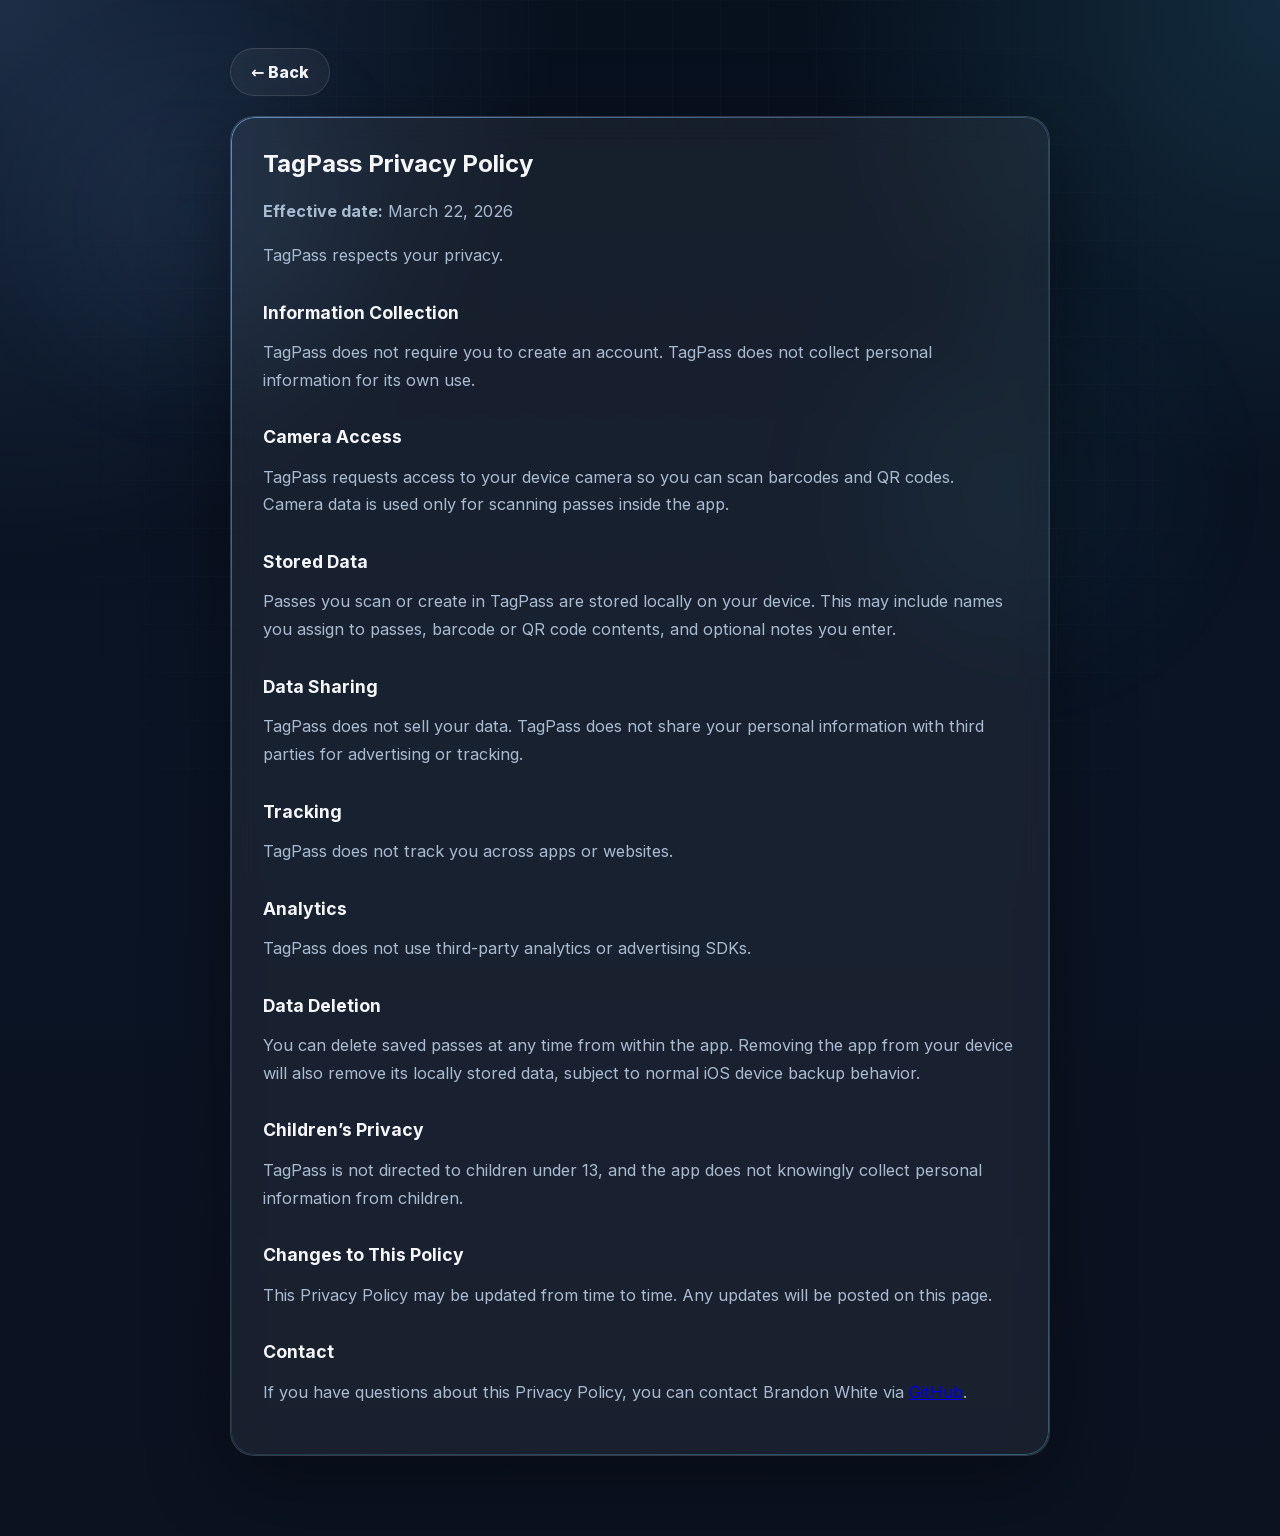
==== tagpass-privacy.html @ 464174ff "Add TagPass privacy policy page" ====
<!DOCTYPE html>
<html lang="en">
  <head>
    <meta charset="UTF-8" />
    <meta name="viewport" content="width=device-width, initial-scale=1.0" />
    <title>TagPass Privacy Policy</title>
    <meta name="description" content="Privacy Policy for TagPass." />
    <meta property="og:title" content="TagPass Privacy Policy" />
    <meta property="og:description" content="Privacy Policy for TagPass." />
    <meta property="og:type" content="website" />
    <meta property="og:url" content="https://brandondwhite.github.io/tagpass-privacy.html" />
    <meta name="theme-color" content="#0a1424" />
    <link rel="icon" href="assets/favicon.svg" type="image/svg+xml" />
    <link rel="stylesheet" href="styles.css" />
    <style>
      body { min-height: 100vh; }
      .policy-shell { max-width: 860px; margin: 0 auto; padding: 48px 20px 80px; }
      .policy-card { padding: 32px; }
      .policy-card h1 { margin-top: 0; }
      .policy-card h2 { margin-top: 32px; font-size: 1.1rem; }
      .policy-card p, .policy-card li { line-height: 1.7; }
      .policy-card ul { padding-left: 20px; }
      .policy-back { margin-bottom: 20px; display: inline-flex; }
    </style>
  </head>
  <body>
    <div class="background-orb orb-one"></div>
    <div class="background-orb orb-two"></div>

    <main class="policy-shell">
      <a class="button button-secondary policy-back" href="/">← Back</a>

      <article class="glass-card premium-border policy-card">
        <h1>TagPass Privacy Policy</h1>
        <p><strong>Effective date:</strong> March 22, 2026</p>
        <p>TagPass respects your privacy.</p>

        <h2>Information Collection</h2>
        <p>TagPass does not require you to create an account. TagPass does not collect personal information for its own use.</p>

        <h2>Camera Access</h2>
        <p>TagPass requests access to your device camera so you can scan barcodes and QR codes. Camera data is used only for scanning passes inside the app.</p>

        <h2>Stored Data</h2>
        <p>Passes you scan or create in TagPass are stored locally on your device. This may include names you assign to passes, barcode or QR code contents, and optional notes you enter.</p>

        <h2>Data Sharing</h2>
        <p>TagPass does not sell your data. TagPass does not share your personal information with third parties for advertising or tracking.</p>

        <h2>Tracking</h2>
        <p>TagPass does not track you across apps or websites.</p>

        <h2>Analytics</h2>
        <p>TagPass does not use third-party analytics or advertising SDKs.</p>

        <h2>Data Deletion</h2>
        <p>You can delete saved passes at any time from within the app. Removing the app from your device will also remove its locally stored data, subject to normal iOS device backup behavior.</p>

        <h2>Children’s Privacy</h2>
        <p>TagPass is not directed to children under 13, and the app does not knowingly collect personal information from children.</p>

        <h2>Changes to This Policy</h2>
        <p>This Privacy Policy may be updated from time to time. Any updates will be posted on this page.</p>

        <h2>Contact</h2>
        <p>If you have questions about this Privacy Policy, you can contact Brandon White via <a href="https://github.com/brandondwhite/brandondwhite.github.io">GitHub</a>.</p>
      </article>
    </main>
  </body>
</html>
---- styles.css ----
@font-face {
  font-family: 'Inter';
  src: url('assets/fonts/inter-latin.woff2') format('woff2');
  font-style: normal;
  font-weight: 100 900;
  font-display: swap;
}

:root {
  --bg-gradient-start: #07101d;
  --bg-gradient-mid: #0a1424;
  --bg-gradient-end: #0b1220;
  --card: rgba(255, 255, 255, 0.06);
  --card-border: rgba(255, 255, 255, 0.12);
  --text: #f5f7fb;
  --muted: #a9bbd1;
  --primary: #7db4ff;
  --secondary: #58d4ff;
  --shadow: 0 24px 80px rgba(0, 0, 0, 0.35);
  --radius: 24px;
  --max-width: 1180px;
  --surface: rgba(7, 14, 26, 0.62);
  --grid-line: rgba(255, 255, 255, 0.025);
  --button-secondary-bg: rgba(255, 255, 255, 0.05);
  --button-secondary-border: rgba(255, 255, 255, 0.12);
}

* { box-sizing: border-box; }
html { scroll-behavior: smooth; }

body {
  margin: 0;
  font-family: 'Inter', system-ui, -apple-system, BlinkMacSystemFont, 'Segoe UI', sans-serif;
  color: var(--text);
  background:
    radial-gradient(circle at top left, rgba(125, 180, 255, 0.18), transparent 28%),
    radial-gradient(circle at top right, rgba(88, 212, 255, 0.14), transparent 24%),
    linear-gradient(180deg, var(--bg-gradient-start) 0%, var(--bg-gradient-mid) 48%, var(--bg-gradient-end) 100%);
  min-height: 100vh;
  text-rendering: optimizeLegibility;
  -webkit-font-smoothing: antialiased;
}

body::before {
  content: '';
  position: fixed;
  inset: 0;
  pointer-events: none;
  background-image: linear-gradient(var(--grid-line) 1px, transparent 1px), linear-gradient(90deg, var(--grid-line) 1px, transparent 1px);
  background-size: 48px 48px;
  mask-image: radial-gradient(circle at center, black 42%, transparent 85%);
}

.background-orb {
  position: fixed;
  border-radius: 999px;
  filter: blur(70px);
  opacity: 0.28;
  pointer-events: none;
  z-index: 0;
  animation: float 12s ease-in-out infinite;
}

.orb-one {
  width: 280px;
  height: 280px;
  background: rgba(125, 180, 255, 0.22);
  top: 80px;
  left: 4%;
}

.orb-two {
  width: 320px;
  height: 320px;
  background: rgba(88, 212, 255, 0.16);
  right: 8%;
  top: 320px;
  animation-delay: -4s;
}

.page-shell {
  position: relative;
  z-index: 1;
  width: min(calc(100% - 32px), var(--max-width));
  margin: 0 auto;
  padding: 28px 0 72px;
}

.site-header {
  display: flex;
  align-items: center;
  justify-content: space-between;
  gap: 24px;
  margin-bottom: 40px;
}

.brand-lockup { display: flex; flex-direction: column; gap: 8px; }

.brand {
  display: inline-flex;
  align-items: center;
  gap: 12px;
  color: var(--text);
  text-decoration: none;
  font-weight: 800;
}

.brand-mark {
  display: grid;
  place-items: center;
  width: 42px;
  height: 42px;
  border-radius: 14px;
  background: linear-gradient(135deg, var(--primary), var(--secondary));
  color: #081120;
  font-weight: 900;
}

.brand-text { font-size: 1.05rem; }
.brand-subtitle {
  margin: 0;
  color: var(--muted);
  font-size: 0.95rem;
}

.header-actions,
.hero-actions,
.contact-actions {
  display: flex;
  flex-wrap: wrap;
  gap: 14px;
}

.button {
  display: inline-flex;
  align-items: center;
  justify-content: center;
  min-height: 48px;
  padding: 0 20px;
  border-radius: 999px;
  text-decoration: none;
  font-weight: 800;
  transition: transform 180ms ease, box-shadow 180ms ease, background 180ms ease, color 180ms ease;
}
.button:hover { transform: translateY(-2px); }
.button-primary {
  color: #ffffff;
  background: linear-gradient(135deg, var(--primary), var(--secondary));
  box-shadow: 0 14px 36px rgba(125, 180, 255, 0.25);
}
.button-secondary {
  color: var(--text);
  background: var(--button-secondary-bg);
  border: 1px solid var(--button-secondary-border);
}

.hero,
.wins-layout,
.card-grid.three-up,
.icon-skill-grid,
.contact-section,
.about-layout {
  display: grid;
  gap: 22px;
}

.hero {
  grid-template-columns: 1.2fr 0.8fr;
  align-items: stretch;
}

.hero-copy h1 {
  margin: 12px 0 18px;
  font-size: clamp(2.8rem, 6vw, 5.6rem);
  line-height: 0.94;
  letter-spacing: -0.06em;
  max-width: 11ch;
}

.hero-headline {
  display: flex;
  flex-direction: column;
  gap: 0.12em;
}

.hero-headline span {
  display: block;
}

.hero-headline strong {
  font-weight: inherit;
  color: var(--secondary);
}

.hero-rest {
  font-size: 0.82em;
  color: var(--text);
}

.eyebrow {
  margin: 0;
  color: var(--secondary);
  text-transform: uppercase;
  letter-spacing: 0.14em;
  font-size: 0.8rem;
  font-weight: 800;
}

.hero-text,
.glass-card p,
.timeline-item p,
.contact-section p,
.feature-card li,
.skill-icon-card p,
.shutdown-card li,
.ai-card li {
  color: var(--muted);
  line-height: 1.7;
  font-size: 1.02rem;
}


.hero-metrics {
  display: grid;
  grid-template-columns: repeat(4, minmax(0, 1fr));
  gap: 14px;
  margin: 34px 0 0;
}

.glass-card,
.proof-card {
  border: 1px solid var(--card-border);
  background: var(--card);
  border-radius: var(--radius);
  backdrop-filter: blur(14px);
  box-shadow: var(--shadow);
}

.proof-card {
  padding: 20px;
  position: relative;
  overflow: hidden;
  transition: transform 180ms ease, box-shadow 180ms ease;
}

.proof-card:hover {
  transform: translateY(-3px);
  box-shadow: 0 28px 80px rgba(0, 0, 0, 0.4);
}

.proof-card-title {
  margin: 0 0 12px;
  color: var(--secondary);
  font-size: 0.8rem;
  font-weight: 800;
  letter-spacing: 0.08em;
  text-transform: uppercase;
}

.proof-card strong {
  display: block;
  font-size: clamp(1.7rem, 3vw, 2.35rem);
  line-height: 1;
  margin-bottom: 10px;
  letter-spacing: -0.04em;
  white-space: nowrap;
}

.proof-card span {
  color: var(--muted);
  line-height: 1.5;
}

.glass-card { padding: 24px; }

.hero-card { display: flex; flex-direction: column; justify-content: center; }
.headshot-wrap { display: flex; justify-content: center; margin-bottom: 20px; }
.headshot {
  width: 176px;
  height: 176px;
  object-fit: cover;
  border-radius: 50%;
  border: 3px solid rgba(255, 255, 255, 0.2);
  box-shadow: 0 18px 40px rgba(0, 0, 0, 0.3);
  background: rgba(255, 255, 255, 0.08);
}

.spotlight-card,
.premium-border {
  position: relative;
  overflow: hidden;
}

.spotlight-card::after,
.premium-border::before {
  content: '';
  position: absolute;
  inset: 0;
  pointer-events: none;
}

.spotlight-card::after {
  background: radial-gradient(circle at 80% 20%, rgba(125,180,255,0.18), transparent 38%);
}

.premium-border::before {
  padding: 1px;
  border-radius: inherit;
  background: linear-gradient(135deg, rgba(125,180,255,0.7), rgba(88,212,255,0.08), rgba(88,212,255,0.34));
  -webkit-mask: linear-gradient(#fff 0 0) content-box, linear-gradient(#fff 0 0);
  -webkit-mask-composite: xor;
  mask-composite: exclude;
}

.content-section {
  margin-top: 58px;
  content-visibility: auto;
  contain-intrinsic-size: 1px 900px;
}

.section-heading { margin: 58px 0 22px; }
.section-heading h2,
.hero-card h2,
.contact-section h2 {
  margin: 10px 0 0;
  font-size: clamp(1.8rem, 3.2vw, 3rem);
  letter-spacing: -0.04em;
}

.hero-card h2 {
  margin-bottom: 12px;
}

.hero-card-supporting-text {
  margin-top: 0;
  margin-bottom: 0;
  color: var(--muted);
  line-height: 1.7;
  max-width: 30ch;
}

.tech-grid,
.mini-stats,
.icon-skill-grid {
  display: grid;
  gap: 12px;
}

.tech-grid {
  grid-template-columns: repeat(2, minmax(0, 1fr));
  margin-top: 20px;
}

.tech-item {
  display: flex;
  align-items: center;
  gap: 10px;
  padding: 12px 14px;
  border-radius: 18px;
  background: rgba(255, 255, 255, 0.045);
  border: 1px solid rgba(255, 255, 255, 0.08);
  font-weight: 700;
}

.tech-icon,
.skill-icon {
  display: inline-grid;
  place-items: center;
  color: var(--secondary);
}

.tech-icon { width: 28px; font-size: 1.1rem; }

.mini-stats {
  grid-template-columns: repeat(2, minmax(0, 1fr));
  margin-top: 22px;
}

.mini-stats div {
  padding: 14px;
  border: 1px solid var(--button-secondary-border);
  border-radius: 18px;
  background: rgba(255, 255, 255, 0.04);
}

.mini-stats strong { display: block; font-size: 1.4rem; }
.mini-stats span { color: var(--muted); font-size: 0.95rem; }

.wins-layout {
  grid-template-columns: 1.25fr 0.75fr;
}

.contact-section a {
  color: var(--secondary);
  text-decoration: none;
}

.timeline-item h3 a {
  color: inherit;
  text-decoration: none;
}

.timeline-item h3 a:hover {
  color: var(--secondary);
  text-decoration: underline;
}

.contact-section a.button-primary {
  color: #ffffff;
}

.contact-section a:hover { text-decoration: underline; }

.card-grid.three-up { grid-template-columns: repeat(3, minmax(0, 1fr)); }
.icon-skill-grid { grid-template-columns: repeat(3, minmax(0, 1fr)); }

.skill-icon-card { min-height: 220px; }
.skill-icon {
  width: 54px;
  height: 54px;
  margin-bottom: 18px;
  border-radius: 16px;
  background: rgba(125, 180, 255, 0.12);
  font-size: 1.6rem;
}

.daily-tools-card {
  margin-top: 22px;
}

.principles-grid {
  display: grid;
  grid-template-columns: repeat(2, minmax(0, 1fr));
  gap: 16px;
}

.principle-item {
  padding: 16px 18px;
  border-radius: 18px;
  background: rgba(255, 255, 255, 0.04);
  border: 1px solid rgba(255, 255, 255, 0.08);
}

.principle-item strong {
  display: block;
  margin-bottom: 8px;
  font-size: 1rem;
}

.principle-item span {
  color: var(--muted);
  line-height: 1.6;
}

.badge-stack {
  display: grid;
  gap: 12px;
  margin-bottom: 18px;
}

.credential-badge {
  display: inline-flex;
  align-items: center;
  gap: 12px;
  width: 100%;
  padding: 12px 14px;
  border-radius: 18px;
  border: 1px solid rgba(255, 255, 255, 0.1);
  background: rgba(255, 255, 255, 0.05);
  color: var(--text);
  text-decoration: none;
  font-weight: 700;
  line-height: 1.4;
}

.credential-badge:hover,
.publication-link:hover {
  text-decoration: underline;
}

.badge-logo-frame {
  width: 32px;
  height: 32px;
  flex: 0 0 32px;
  display: inline-flex;
  align-items: center;
  justify-content: center;
  overflow: hidden;
  border-radius: 10px;
}

.badge-logo {
  width: 100%;
  height: 100%;
  object-fit: cover;
  display: block;
}

.publication-link {
  color: var(--text);
  font-weight: 700;
  text-decoration: none;
}

.publication-summary {
  margin-bottom: 0;
}

.feature-card h3,
.timeline-item h3,
.glass-card h3 { margin-top: 0; font-size: 1.22rem; }
.feature-card ul,
.shutdown-card ul,
.ai-card ul { padding-left: 18px; }

.proof-label {
  display: inline-block;
  margin-bottom: 14px;
  color: var(--secondary);
  font-size: 0.78rem;
  font-weight: 900;
  letter-spacing: 0.12em;
  text-transform: uppercase;
}

.timeline {
  position: relative;
  display: grid;
  gap: 18px;
}

.timeline::before {
  content: '';
  position: absolute;
  left: 18px;
  top: 8px;
  bottom: 8px;
  width: 2px;
  background: linear-gradient(var(--primary), transparent);
}

.timeline-item { position: relative; padding-left: 36px; }
.timeline-item::before {
  content: '';
  position: absolute;
  left: 11px;
  top: 28px;
  width: 16px;
  height: 16px;
  border-radius: 50%;
  background: linear-gradient(135deg, var(--primary), var(--secondary));
  box-shadow: 0 0 0 6px rgba(125,180,255,0.14);
}

.inline-employer {
  display: inline-flex;
  align-items: center;
  gap: 8px;
  vertical-align: middle;
}

.inline-employer .badge-logo-frame {
  width: 30px;
  height: 30px;
  flex: 0 0 30px;
  border-radius: 9px;
  vertical-align: middle;
  position: relative;
  top: 0;
}

.timeline-year {
  color: var(--secondary);
  font-size: 0.9rem;
  font-weight: 800;
  text-transform: uppercase;
  letter-spacing: 0.12em;
}

.about-layout {
  grid-template-columns: minmax(0, 1fr);
}

.about-card p + p {
  margin-top: 16px;
}

.contact-section {
  grid-template-columns: 1fr auto;
  align-items: center;
}

.reveal {
  opacity: 0;
  transform: translateY(18px);
  transition: opacity 500ms ease, transform 500ms ease;
}
.reveal.visible { opacity: 1; transform: translateY(0); }

@media (prefers-reduced-motion: reduce) {
  html { scroll-behavior: auto; }
  .background-orb,
  .reveal,
  .proof-card {
    animation: none !important;
    transition: none !important;
    transform: none !important;
  }

  .reveal {
    opacity: 1;
  }
}

@keyframes float {
  0%, 100% { transform: translate3d(0, 0, 0); }
  50% { transform: translate3d(0, -20px, 0); }
}

@media (max-width: 1080px) {
  .site-header,
  .hero,
  .wins-layout,
  .contact-section,
  .card-grid.three-up,
  .icon-skill-grid {
    grid-template-columns: 1fr;
    display: grid;
  }

  .hero-copy h1 { max-width: none; }
  .header-actions { justify-content: flex-start; }
}

@media (max-width: 760px) {
  .page-shell {
    width: min(calc(100% - 20px), var(--max-width));
    padding-top: 18px;
  }

  .site-header {
    margin-bottom: 24px;
  }

  .hero-copy h1 {
    font-size: clamp(2.35rem, 10vw, 4rem);
    max-width: none;
    line-height: 0.98;
  }

  .hero-rest {
    font-size: 0.88em;
  }

  .hero-text,
  .glass-card p,
  .timeline-item p,
  .contact-section p,
  .feature-card li,
  .skill-icon-card p,
  .shutdown-card li,
  .ai-card li {
    font-size: 0.98rem;
    line-height: 1.6;
  }

  .hero-metrics,
  .mini-stats,
  .tech-grid,
  .icon-skill-grid,
  .card-grid.three-up,
  .principles-grid { grid-template-columns: 1fr; }

  .proof-card {
    padding: 18px;
  }

  .proof-card strong {
    font-size: clamp(1.6rem, 8vw, 2rem);
  }

  .background-orb { display: none; }
}
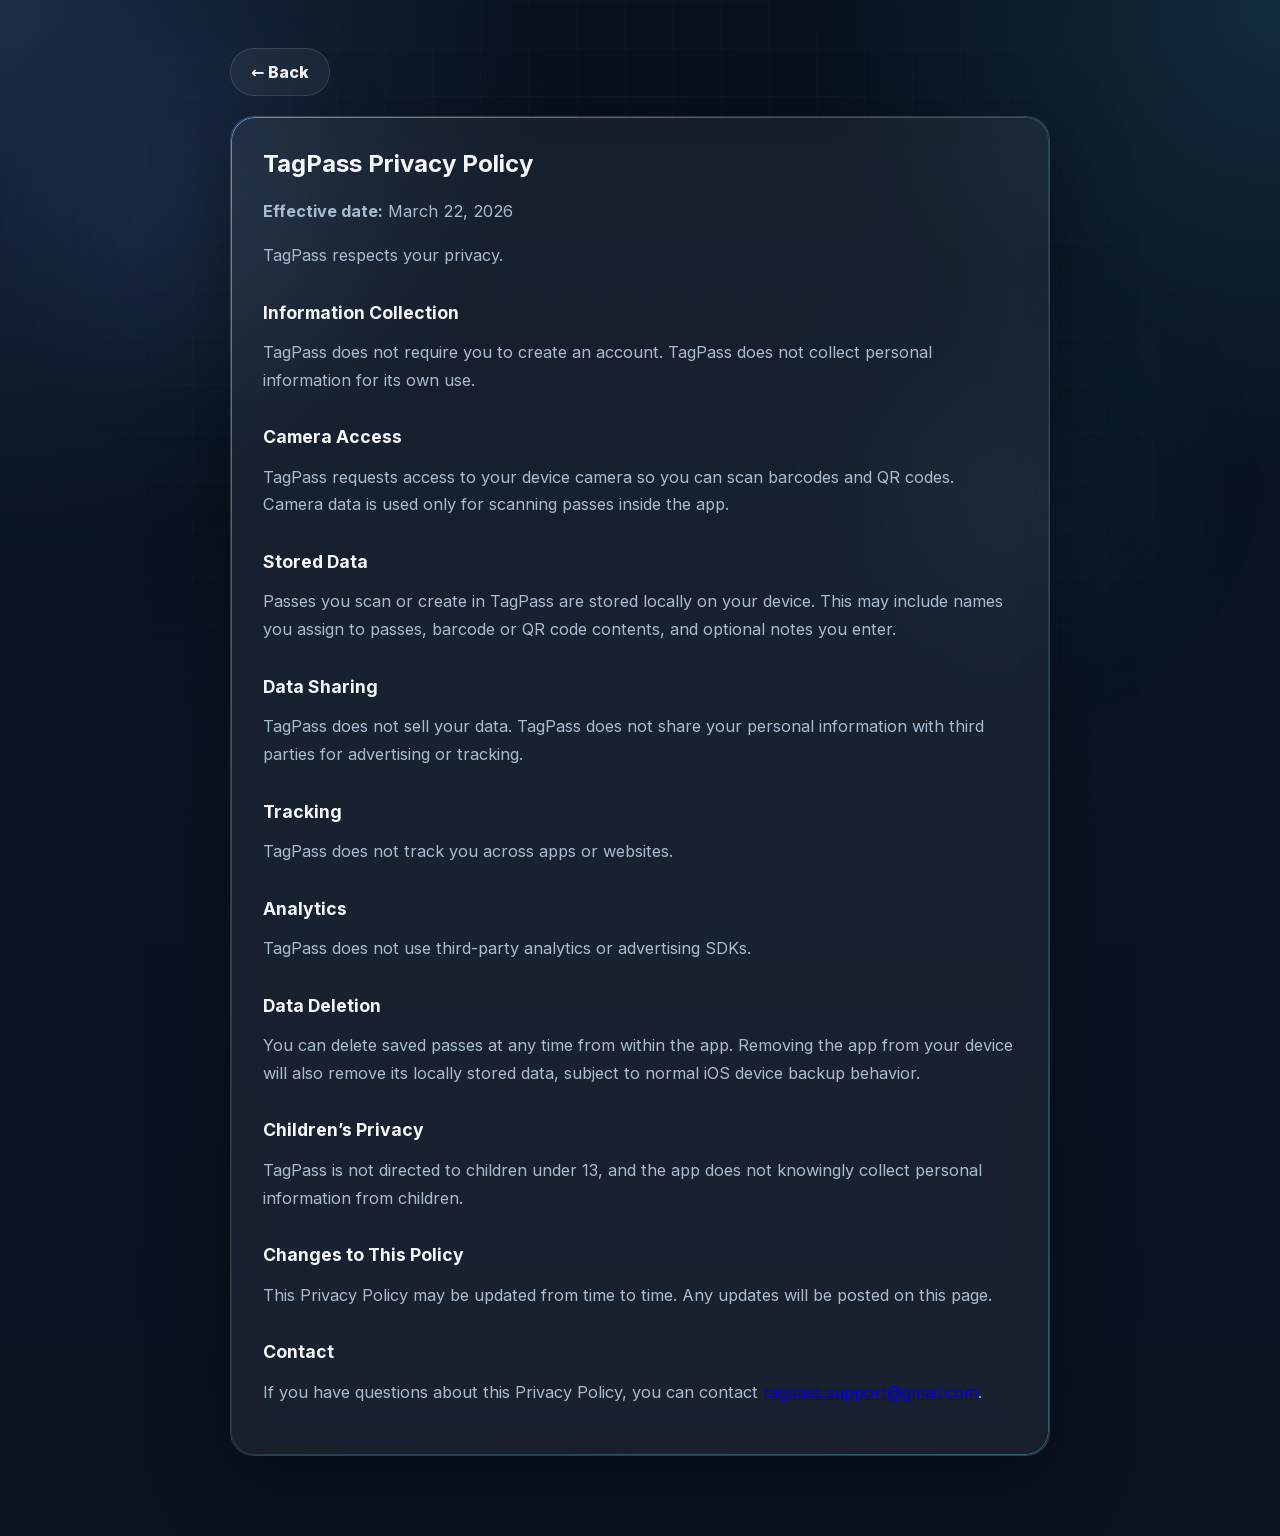
==== commit 25a1cbe9: "Add TagPass support email to site pages" ====
--- a/tagpass-privacy.html
+++ b/tagpass-privacy.html
@@ -63,7 +63,7 @@
         <p>This Privacy Policy may be updated from time to time. Any updates will be posted on this page.</p>
 
         <h2>Contact</h2>
-        <p>If you have questions about this Privacy Policy, you can contact Brandon White via <a href="https://github.com/brandondwhite/brandondwhite.github.io">GitHub</a>.</p>
+        <p>If you have questions about this Privacy Policy, you can contact <a href="mailto:tagpass.support@gmail.com">tagpass.support@gmail.com</a>.</p>
       </article>
     </main>
   </body>
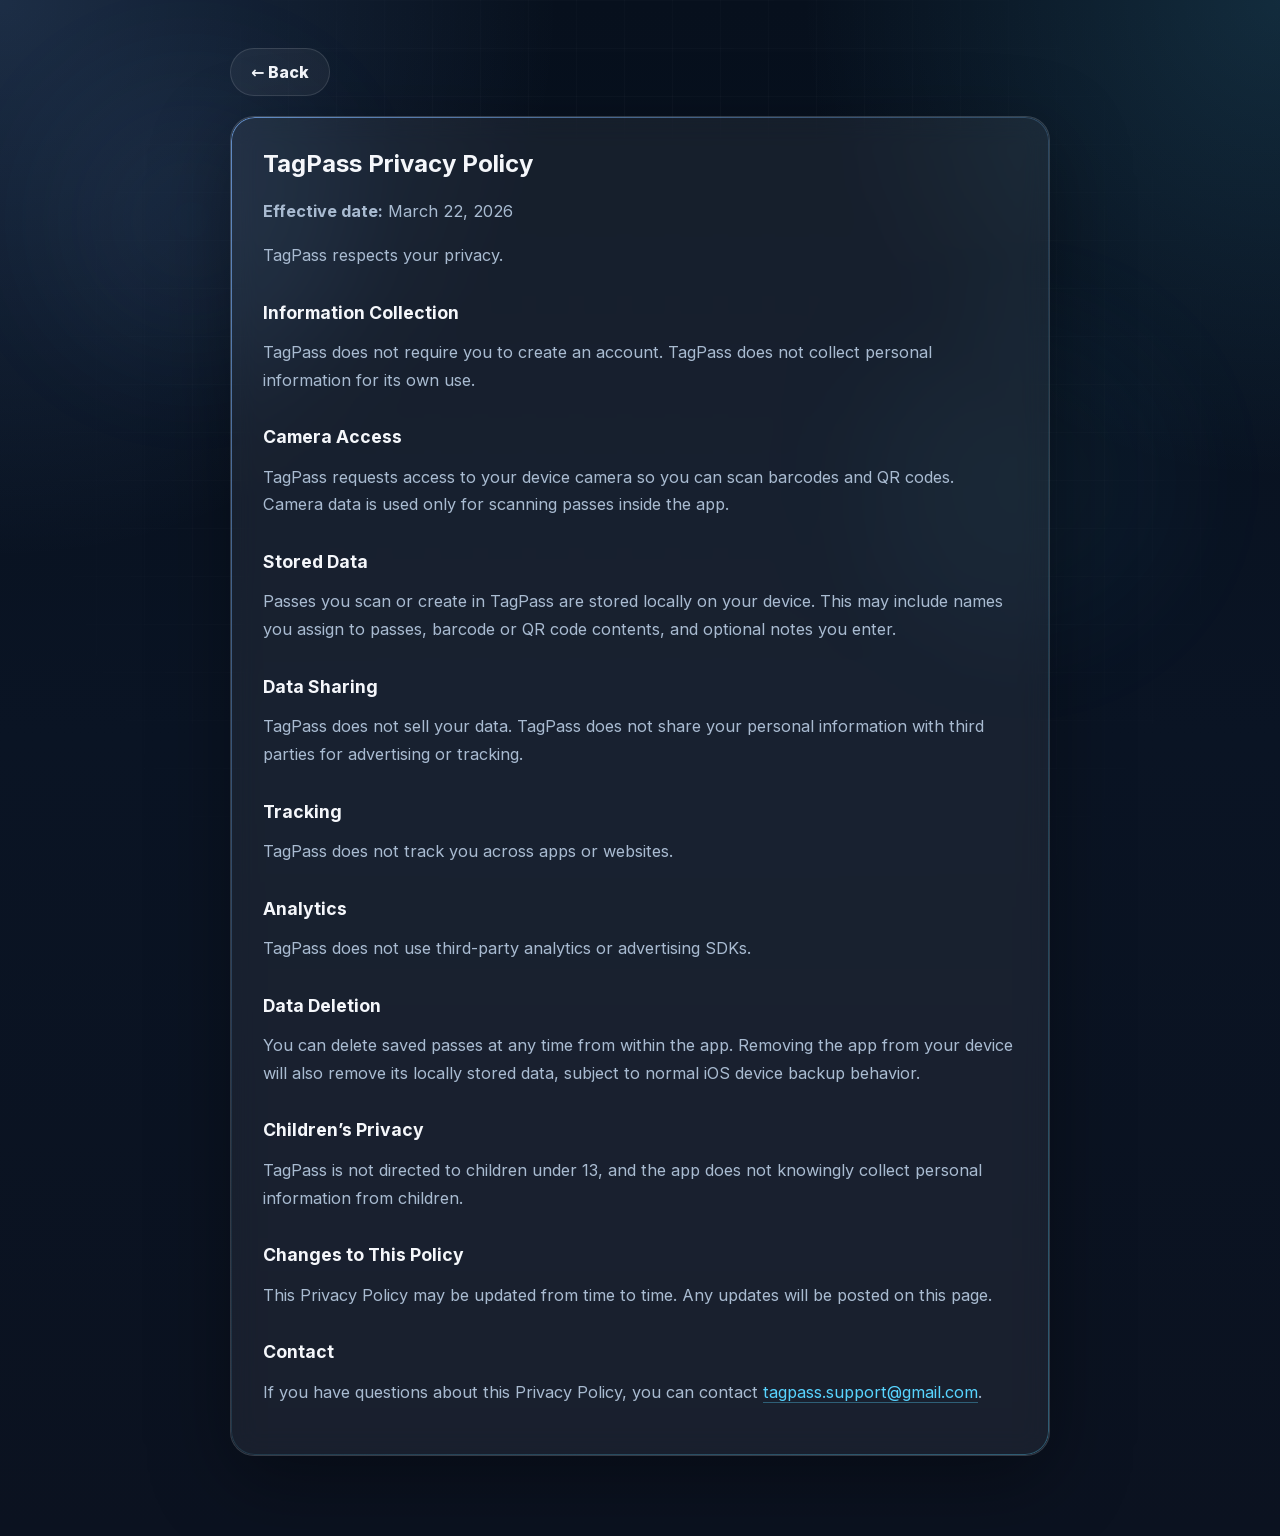
==== commit 58ecbd7c: "Style TagPass privacy page links" ====
--- a/tagpass-privacy.html
+++ b/tagpass-privacy.html
@@ -20,6 +20,8 @@
       .policy-card h2 { margin-top: 32px; font-size: 1.1rem; }
       .policy-card p, .policy-card li { line-height: 1.7; }
       .policy-card ul { padding-left: 20px; }
+      .policy-card a { color: var(--secondary); text-decoration: none; border-bottom: 1px solid rgba(88, 212, 255, 0.35); }
+      .policy-card a:hover { color: var(--text); border-bottom-color: rgba(255,255,255,0.45); }
       .policy-back { margin-bottom: 20px; display: inline-flex; }
     </style>
   </head>
